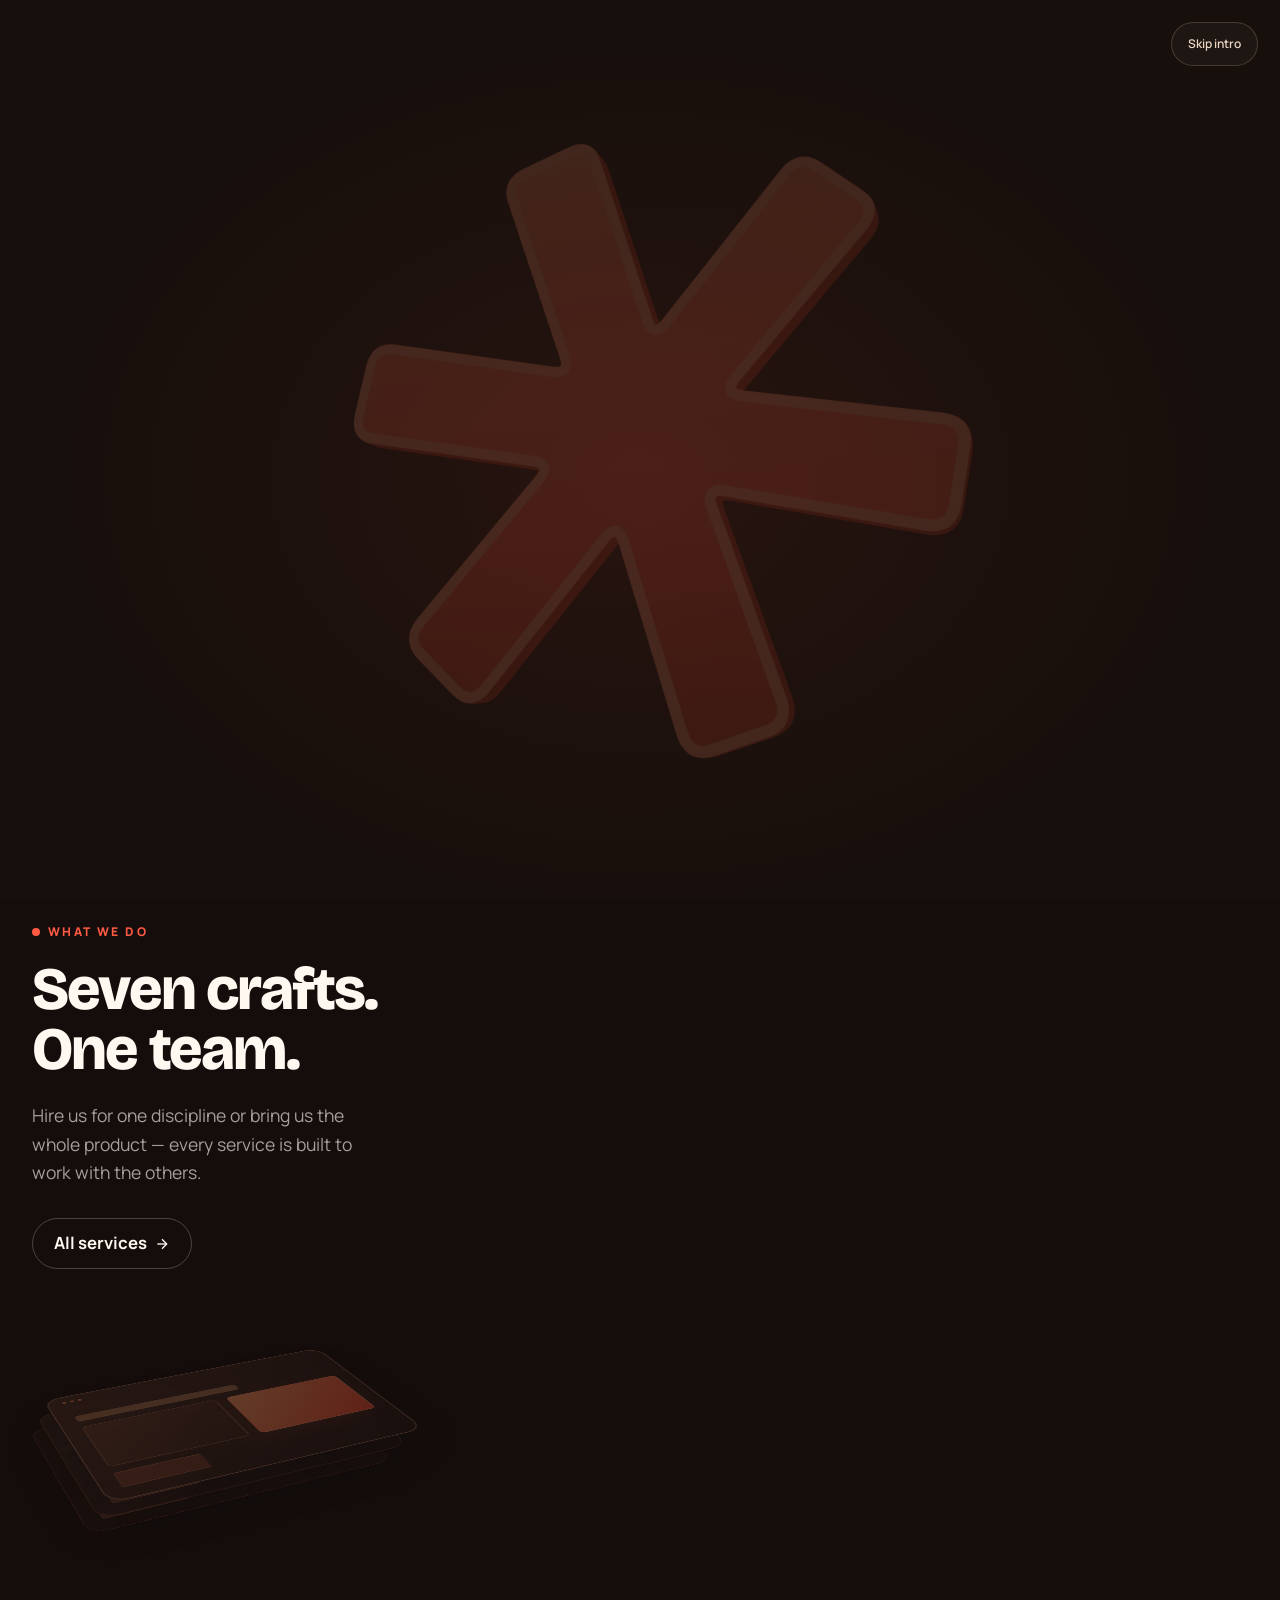
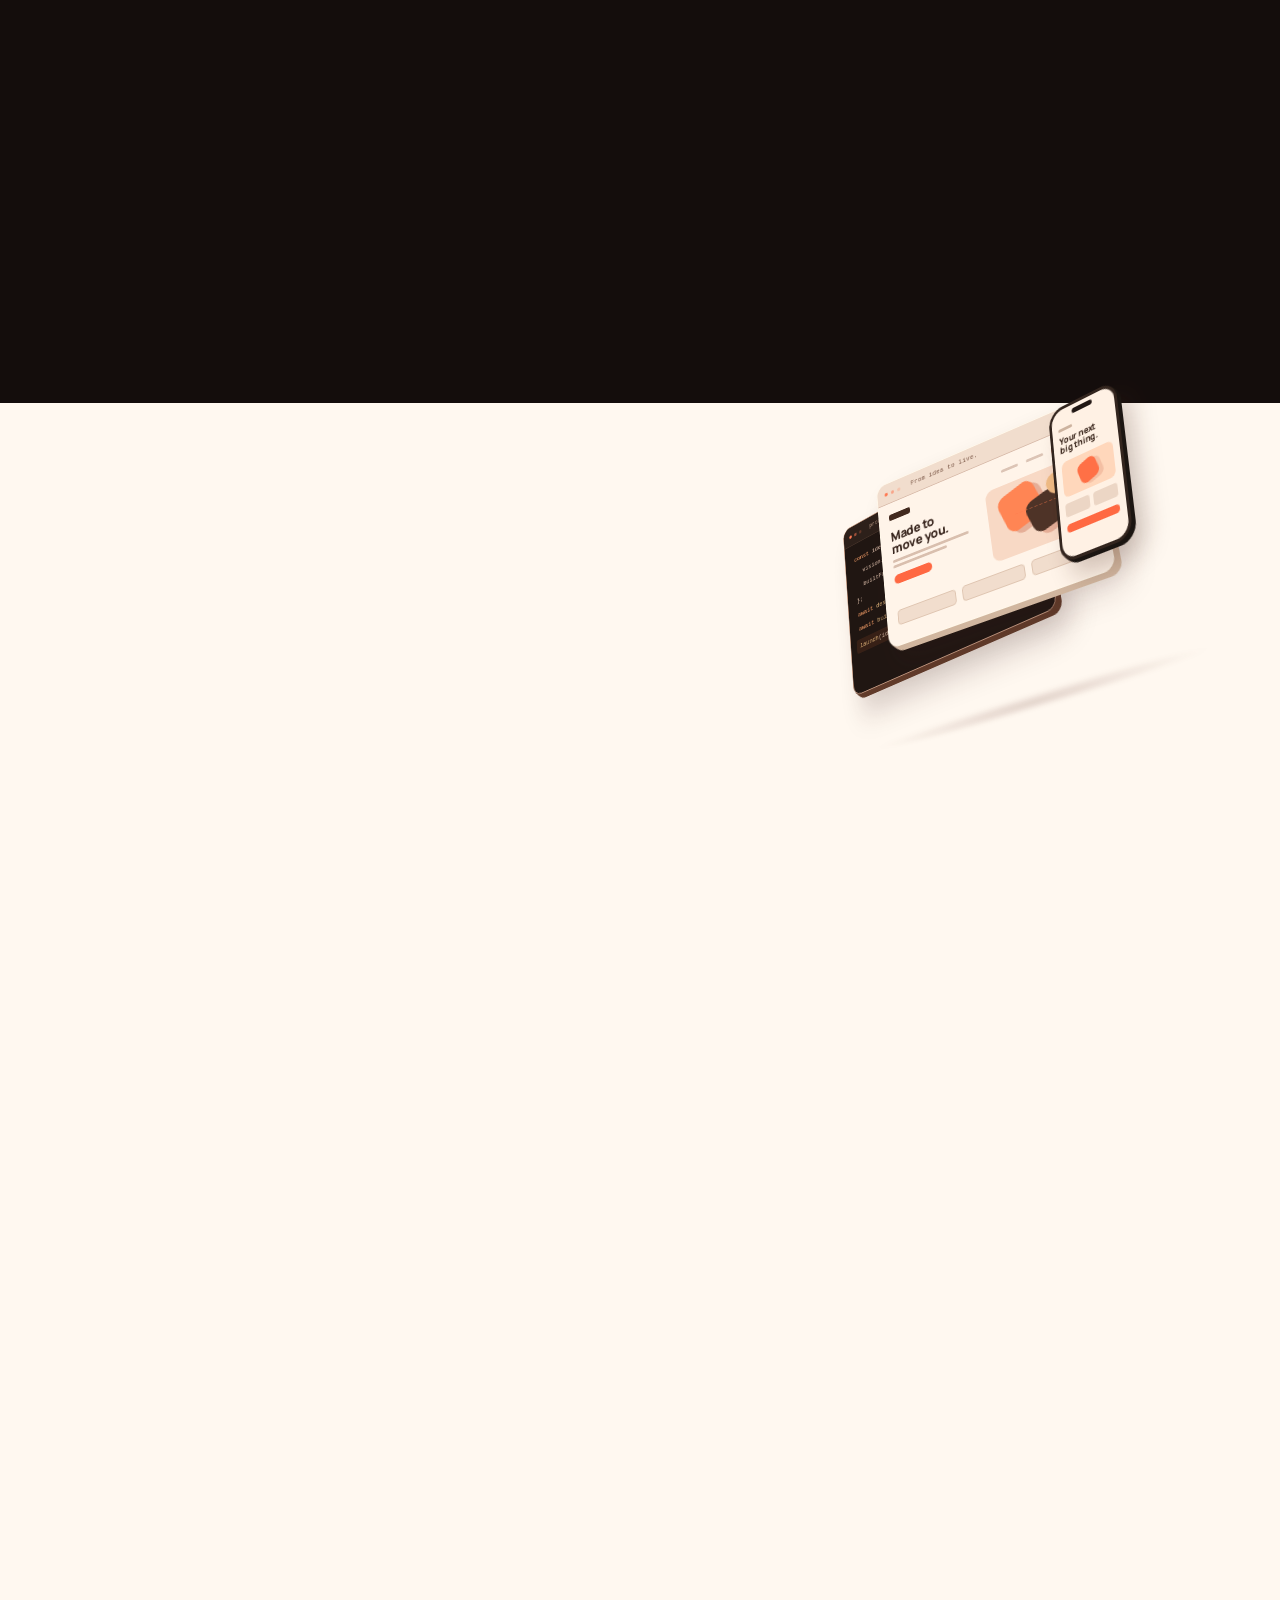
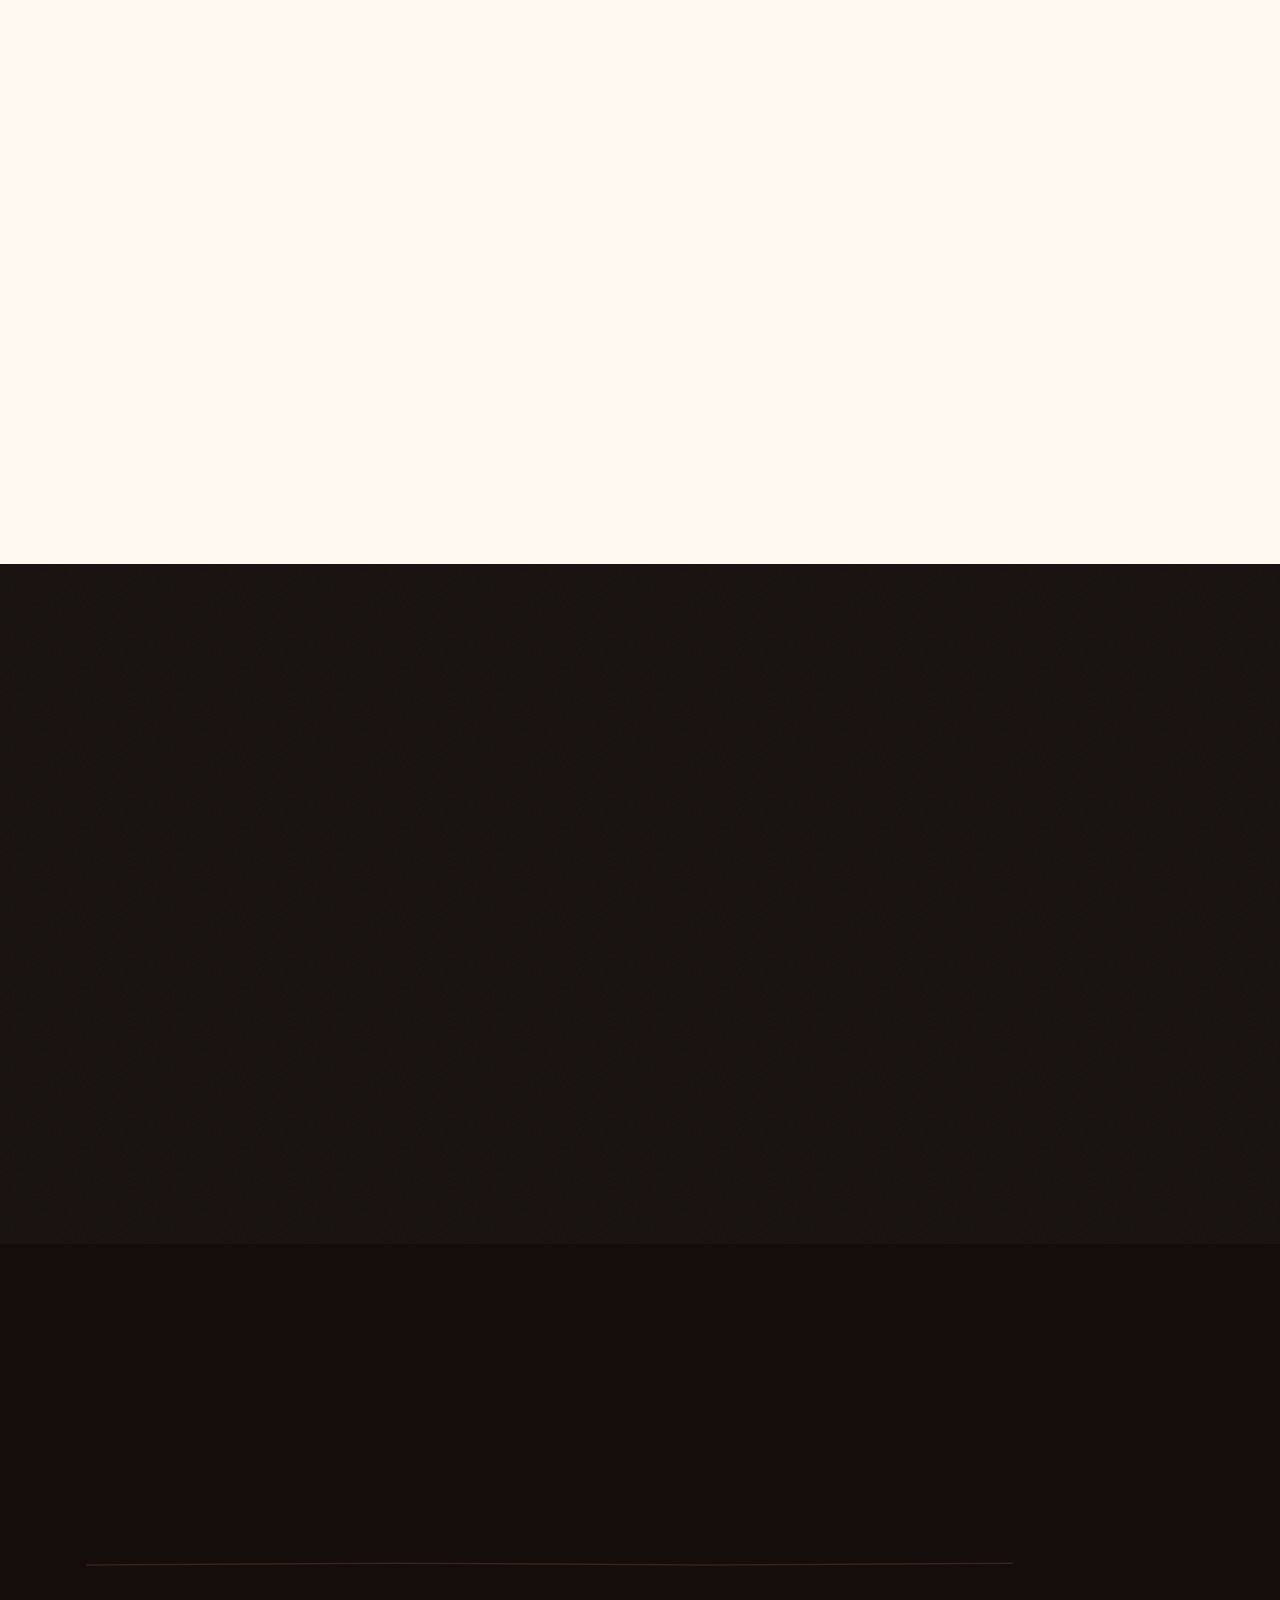
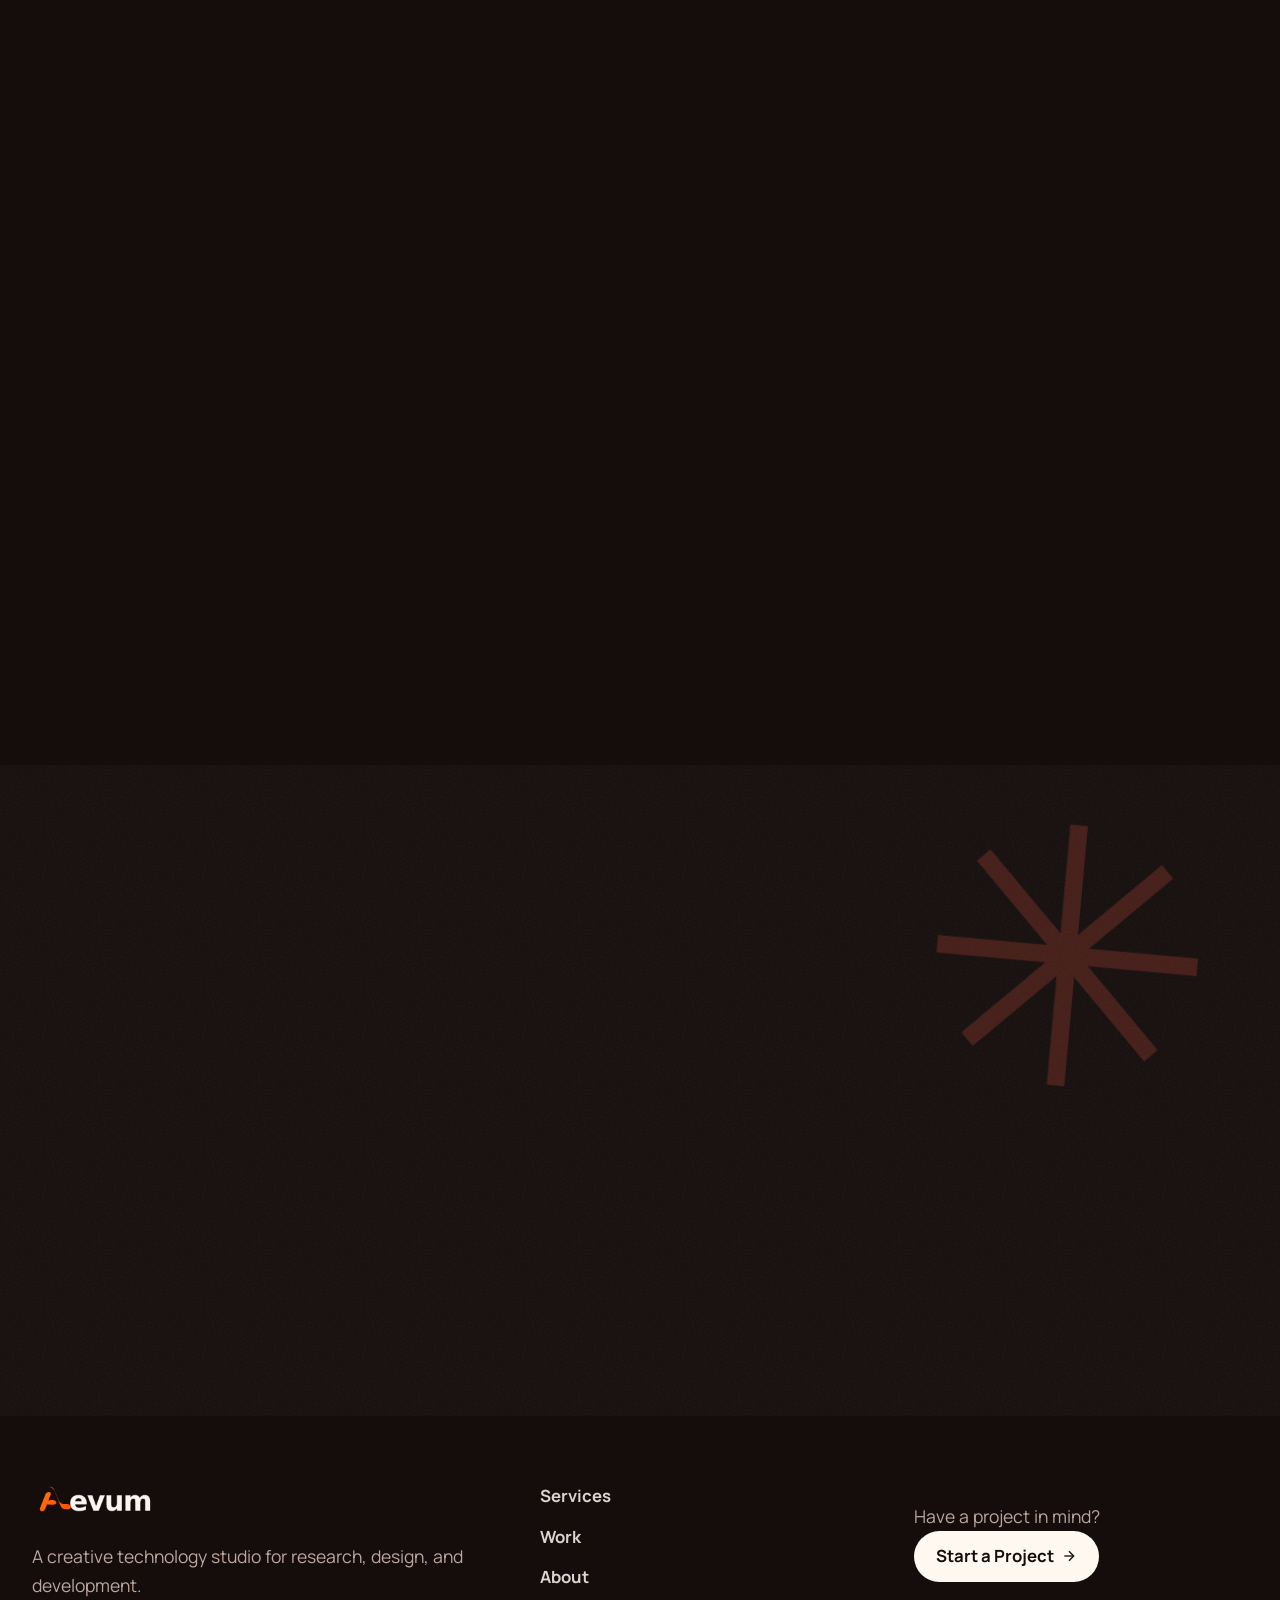
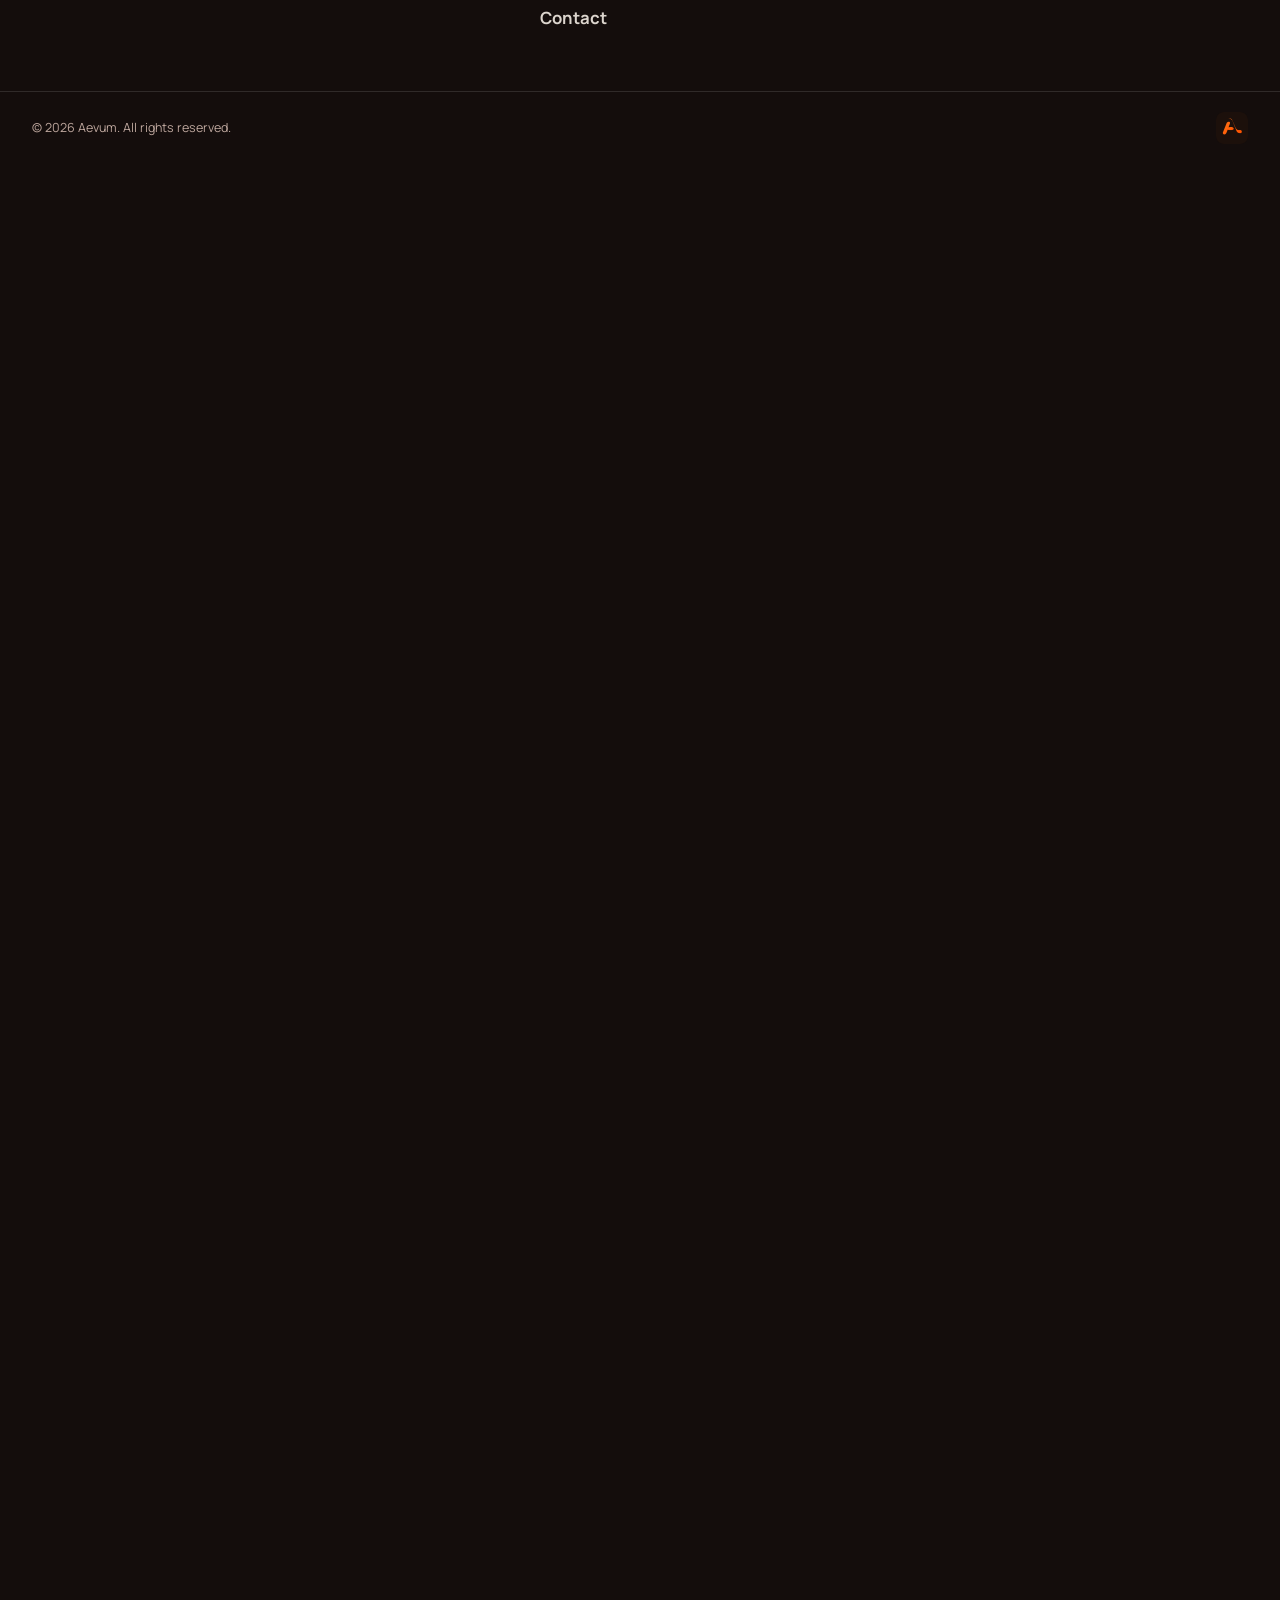
==== index.html @ 6c9bf8fb "create" ====
<!DOCTYPE html>
<html lang="en">
<head>
<meta charset="utf-8">
<meta name="viewport" content="width=device-width, initial-scale=1">
<title>Aevum</title>
<meta http-equiv="refresh" content="0; url=pages/index/index.html">
<link rel="icon" href="pages/images/favicon.png">
</head>
<body>
<p><a href="pages/index/index.html">Aevum</a></p>
</body>
</html>
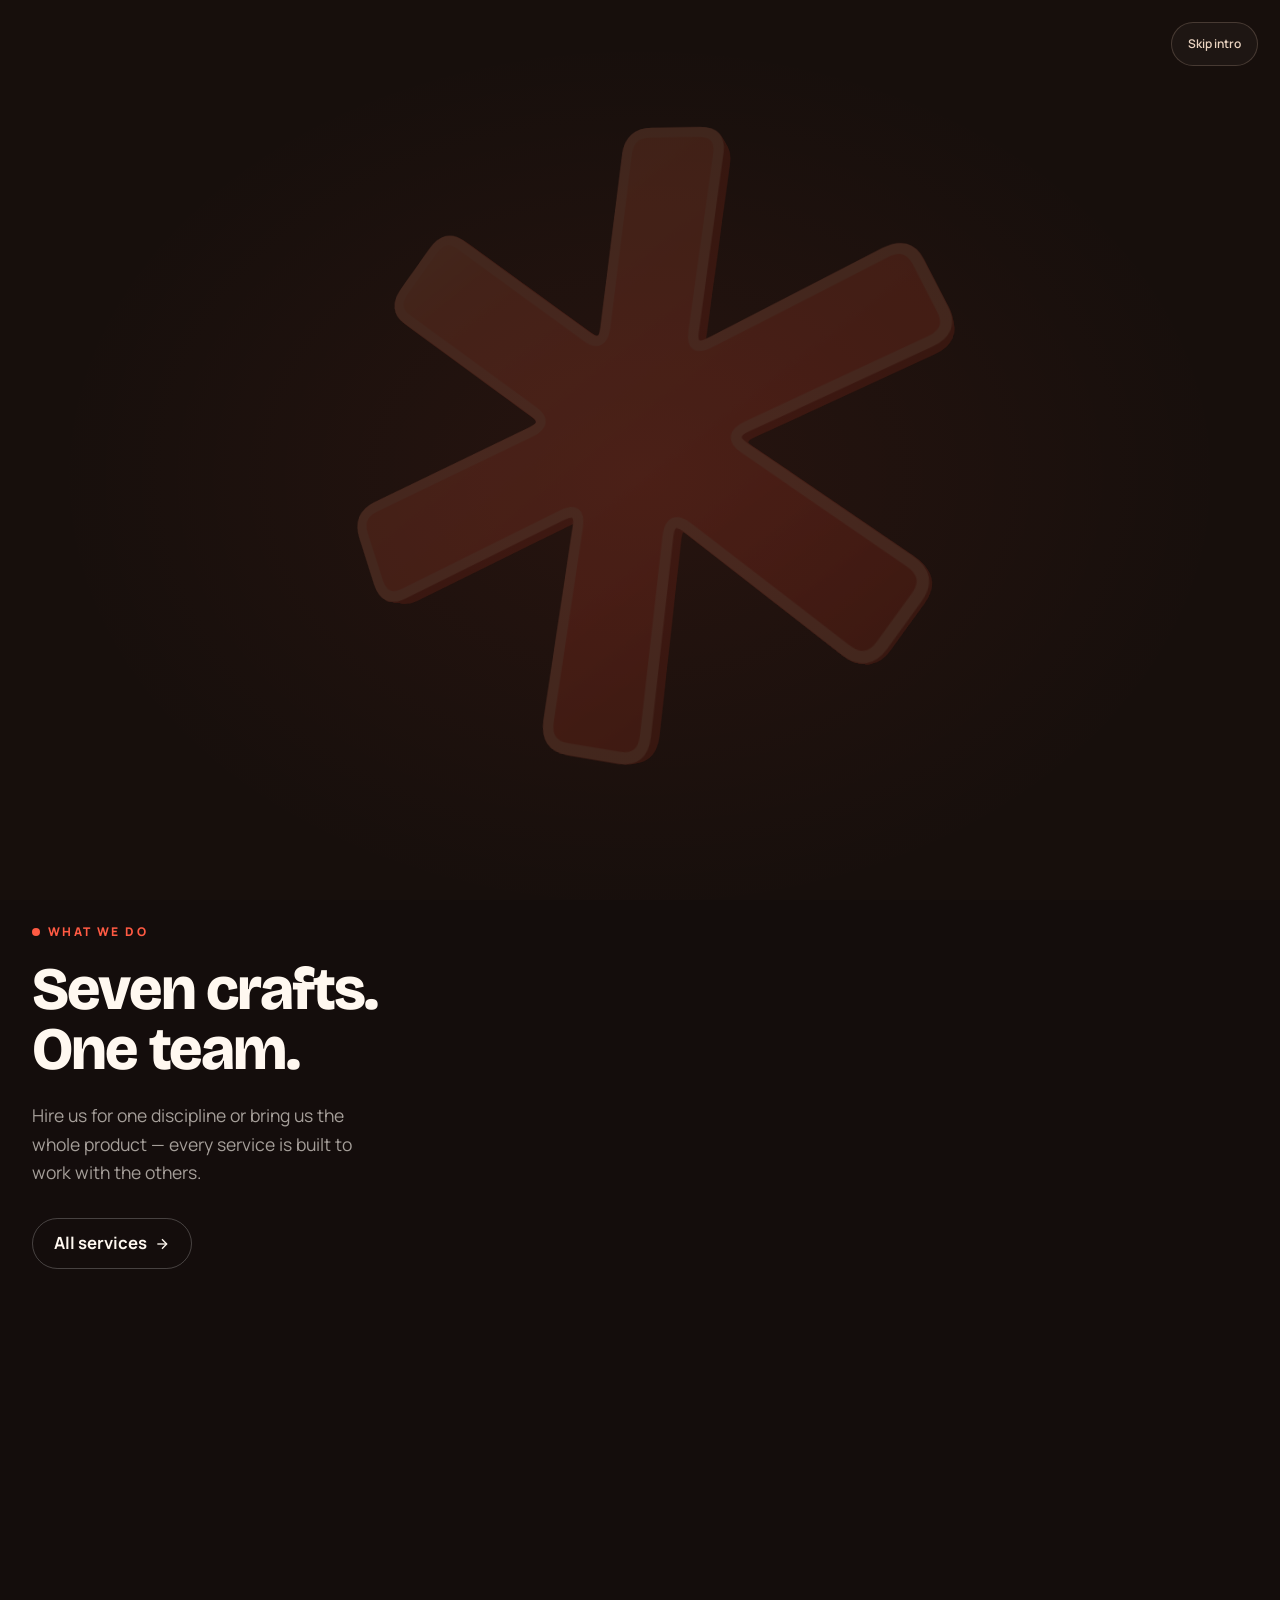
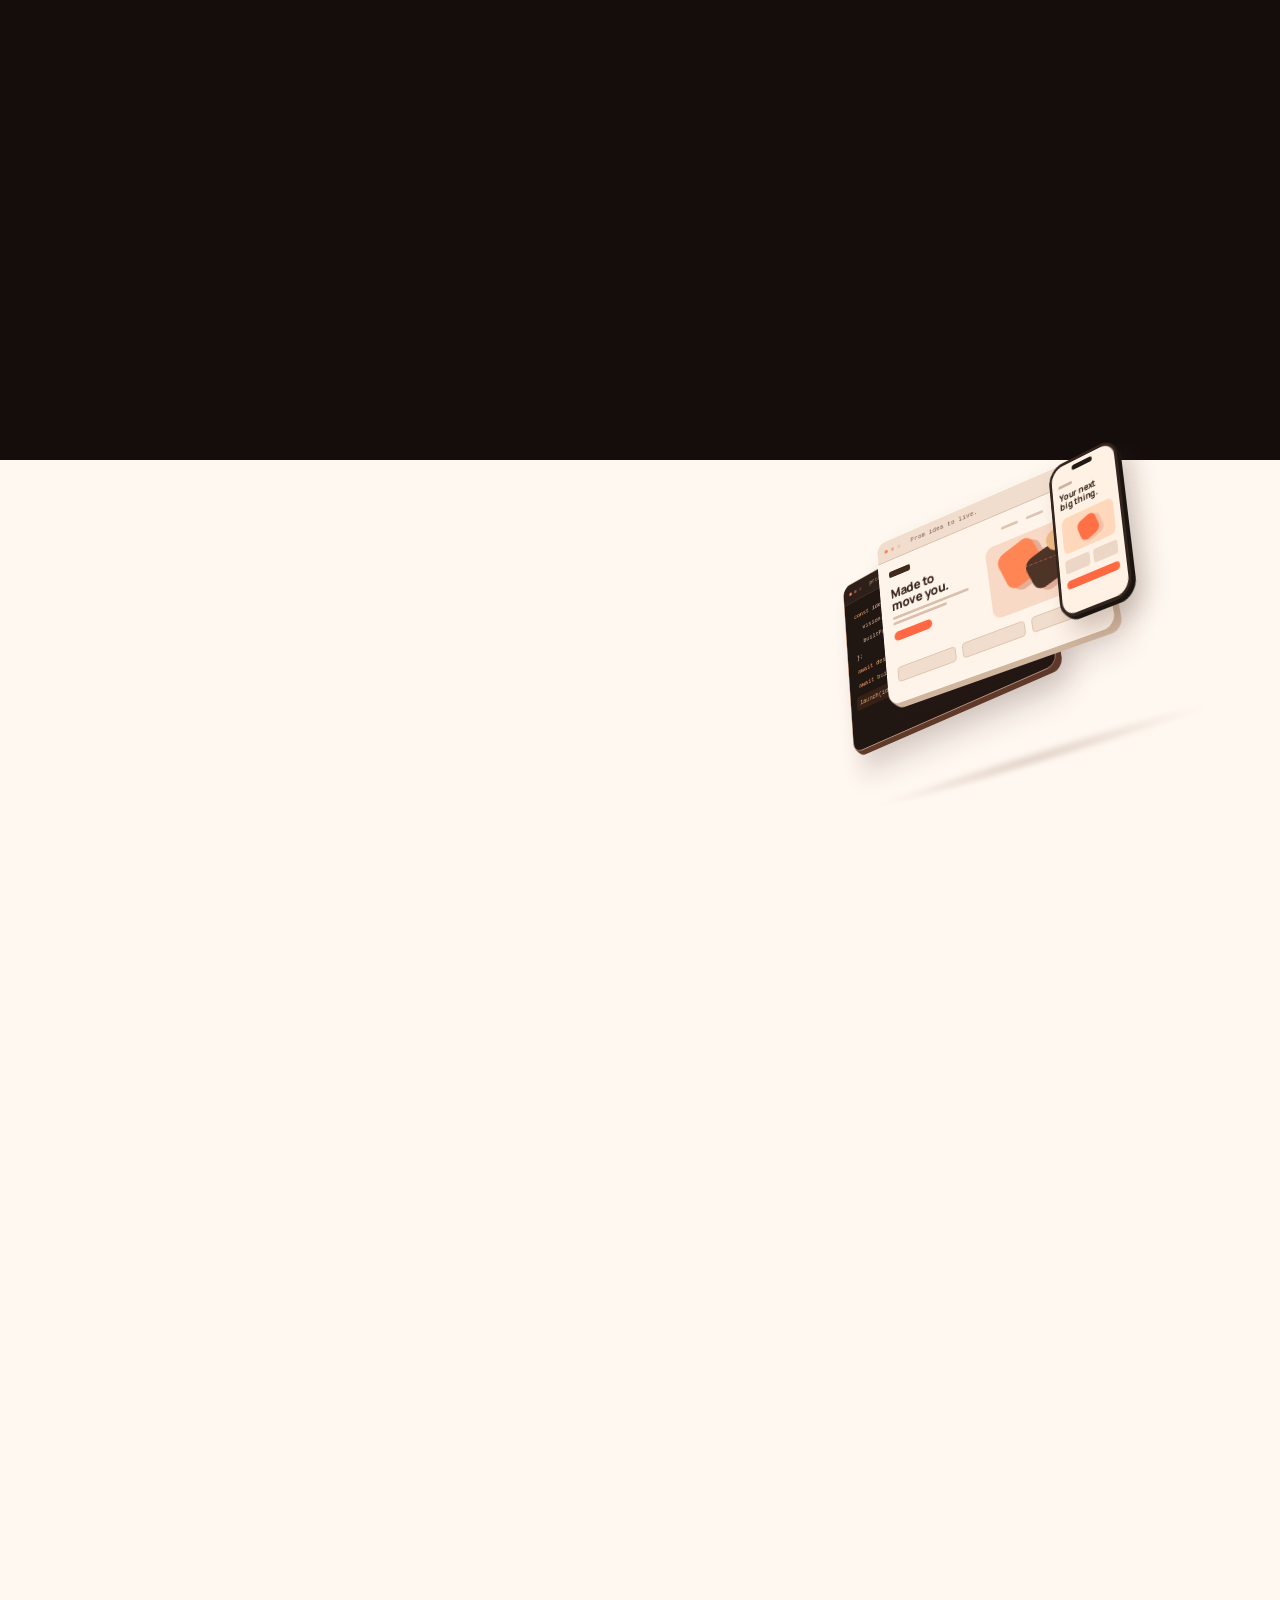
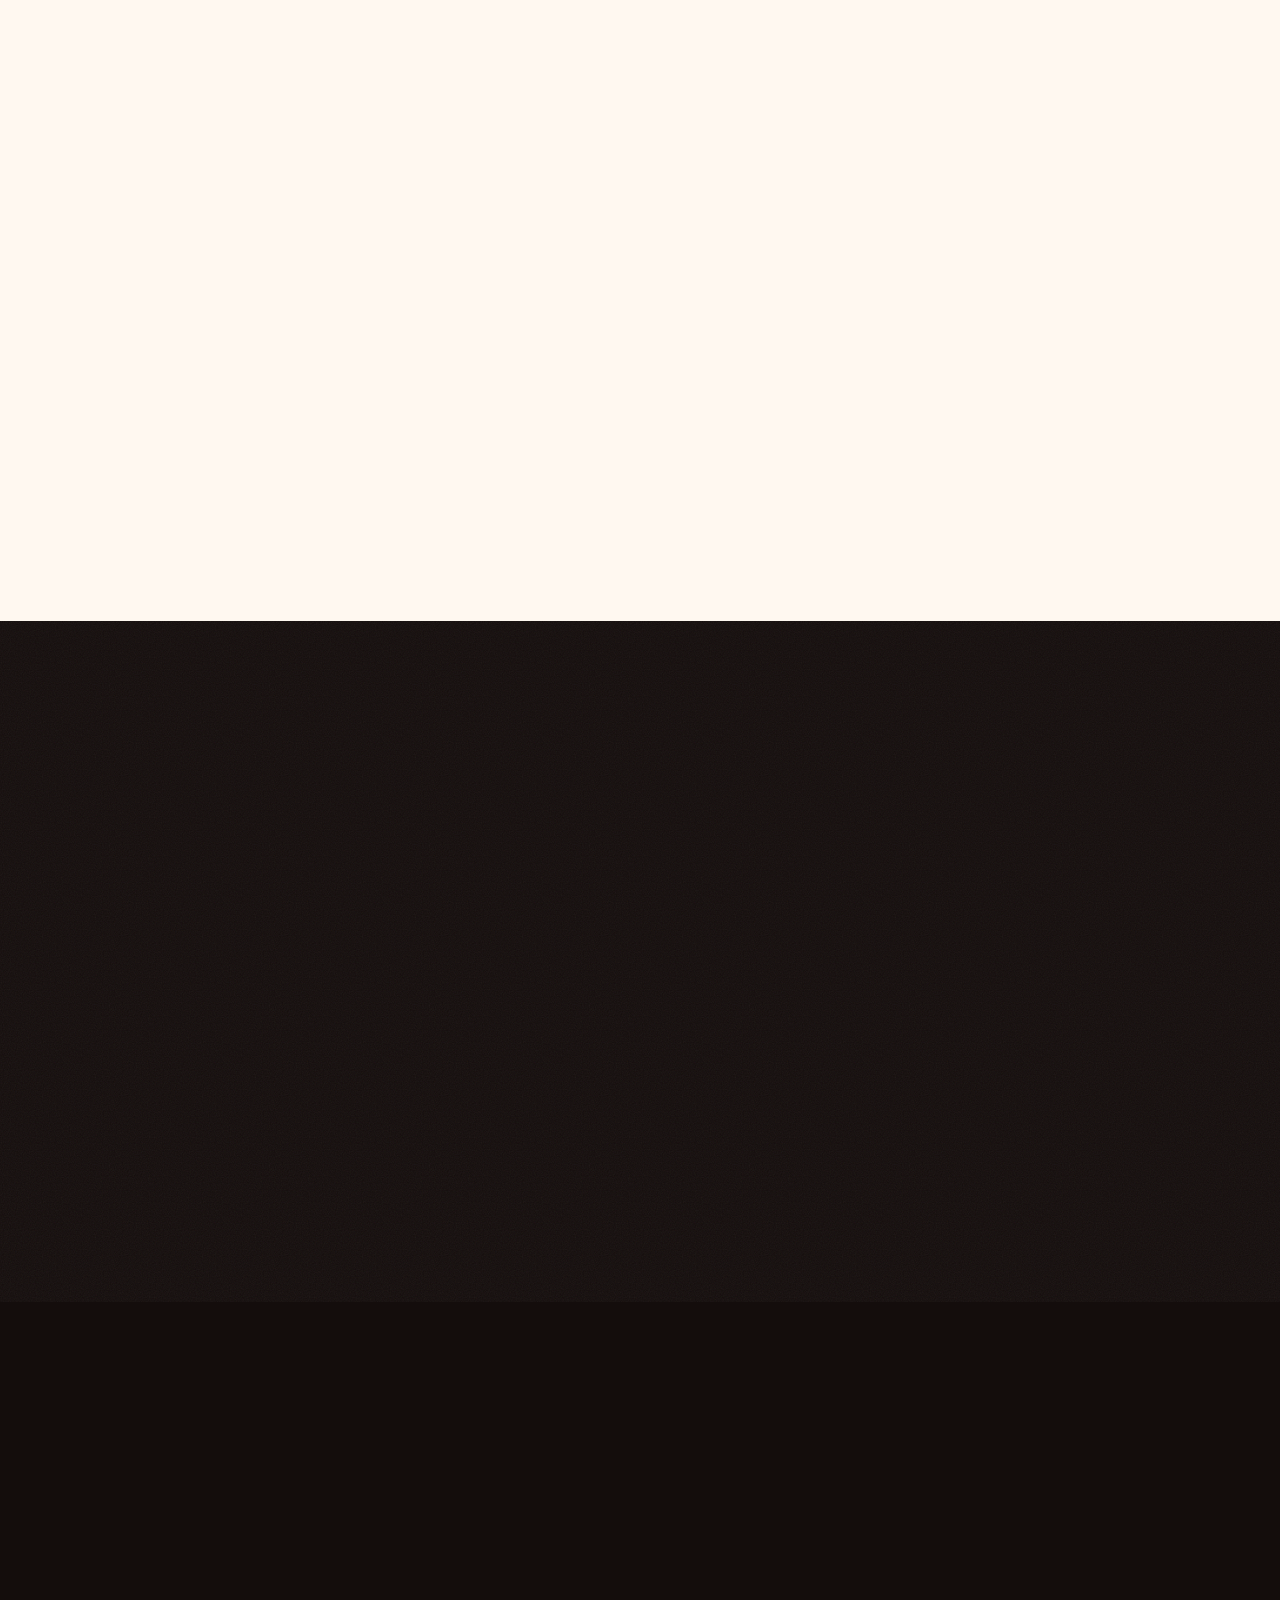
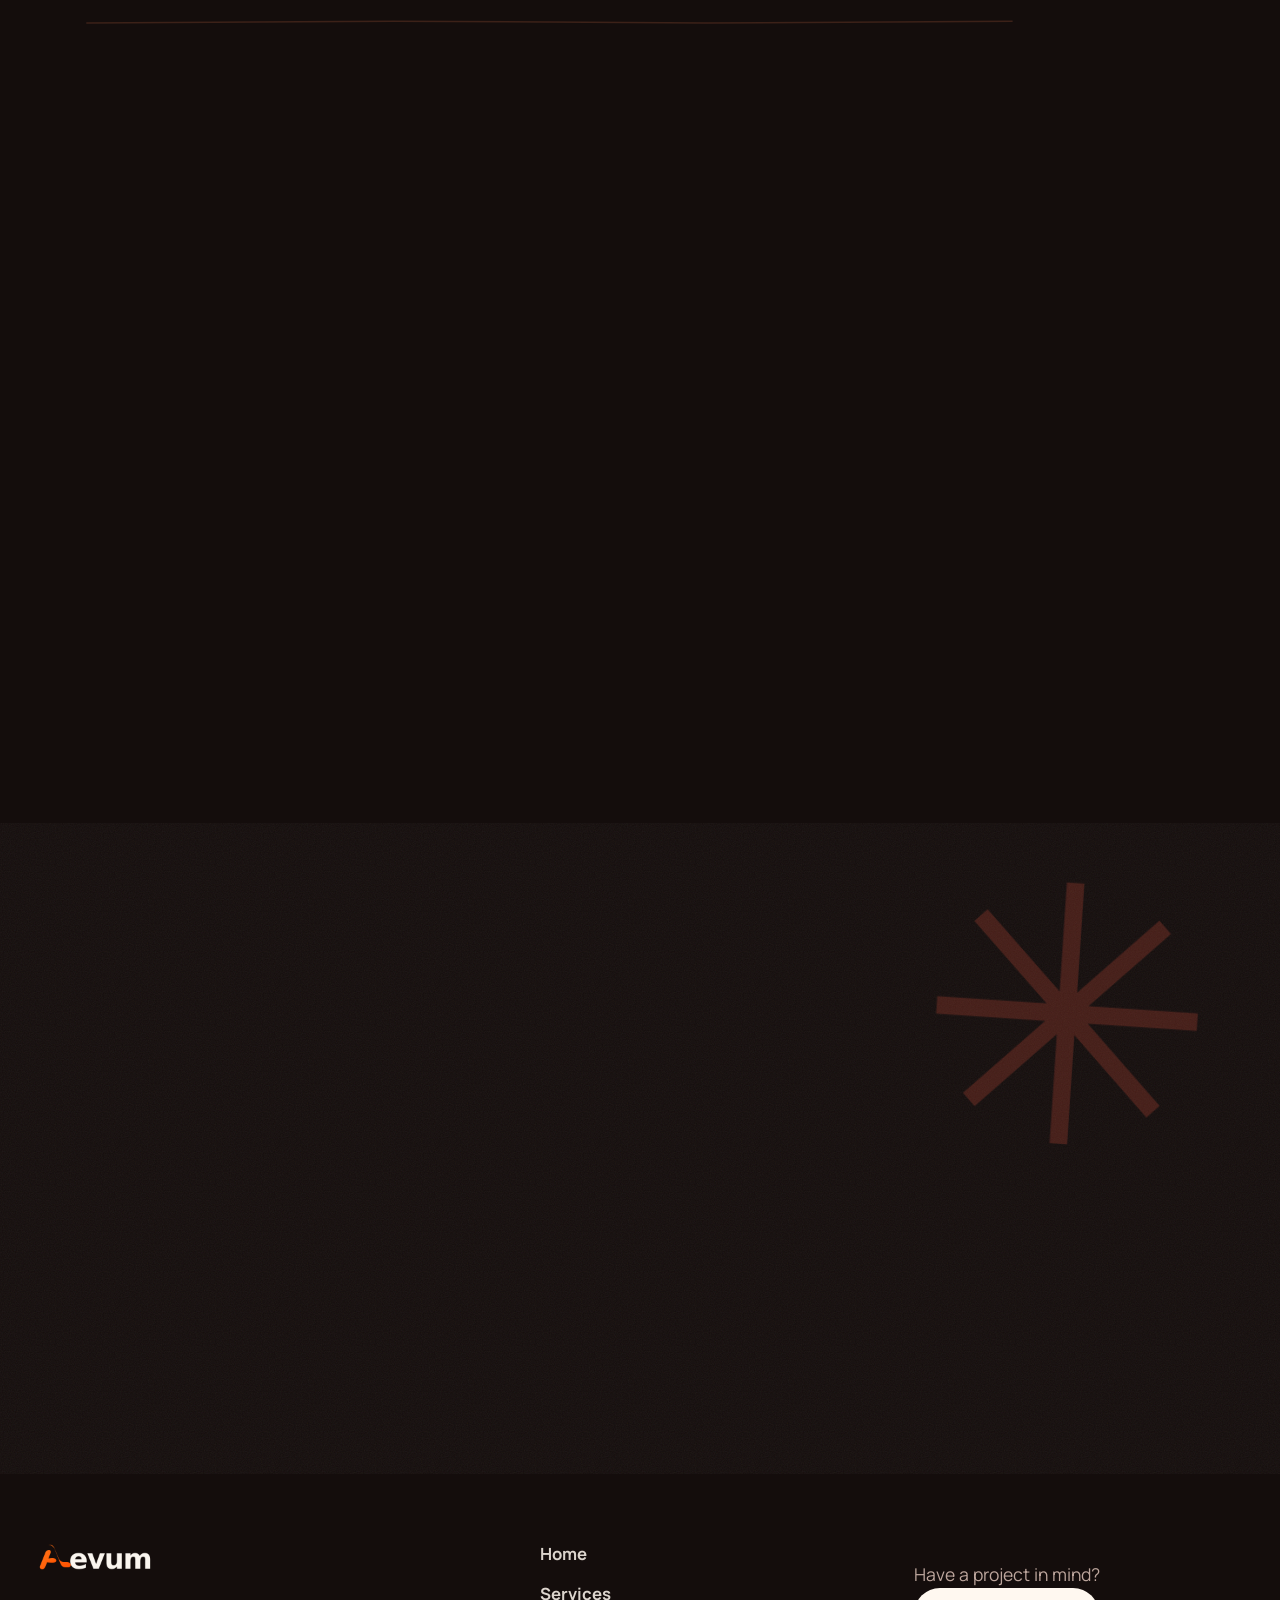
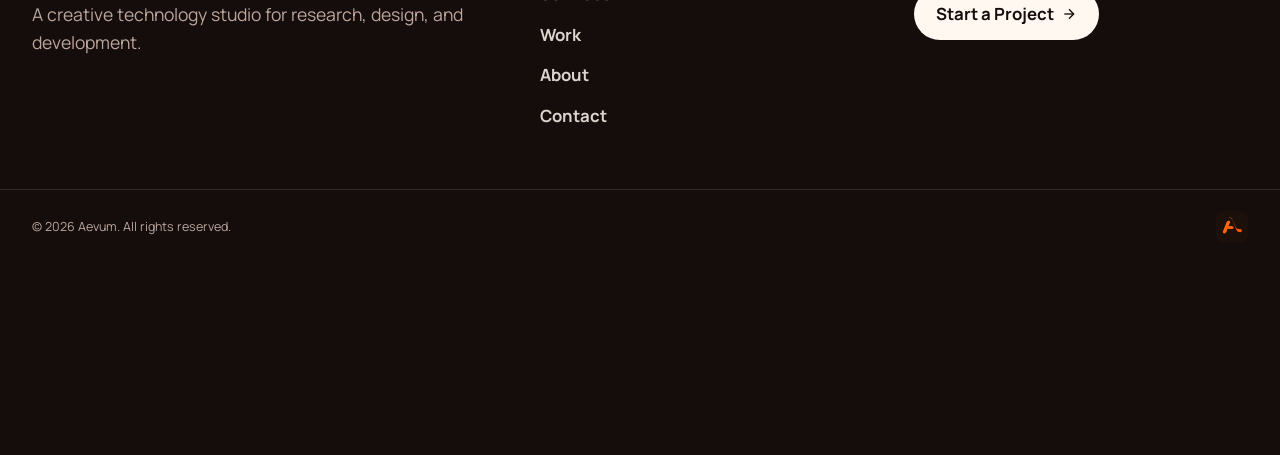
==== commit 0f0492f2: "update" ====
--- a/index.html
+++ b/index.html
@@ -8,6 +8,5 @@
 <link rel="icon" href="pages/images/favicon.png">
 </head>
 <body>
-<p><a href="pages/index/index.html">Aevum</a></p>
 </body>
 </html>
